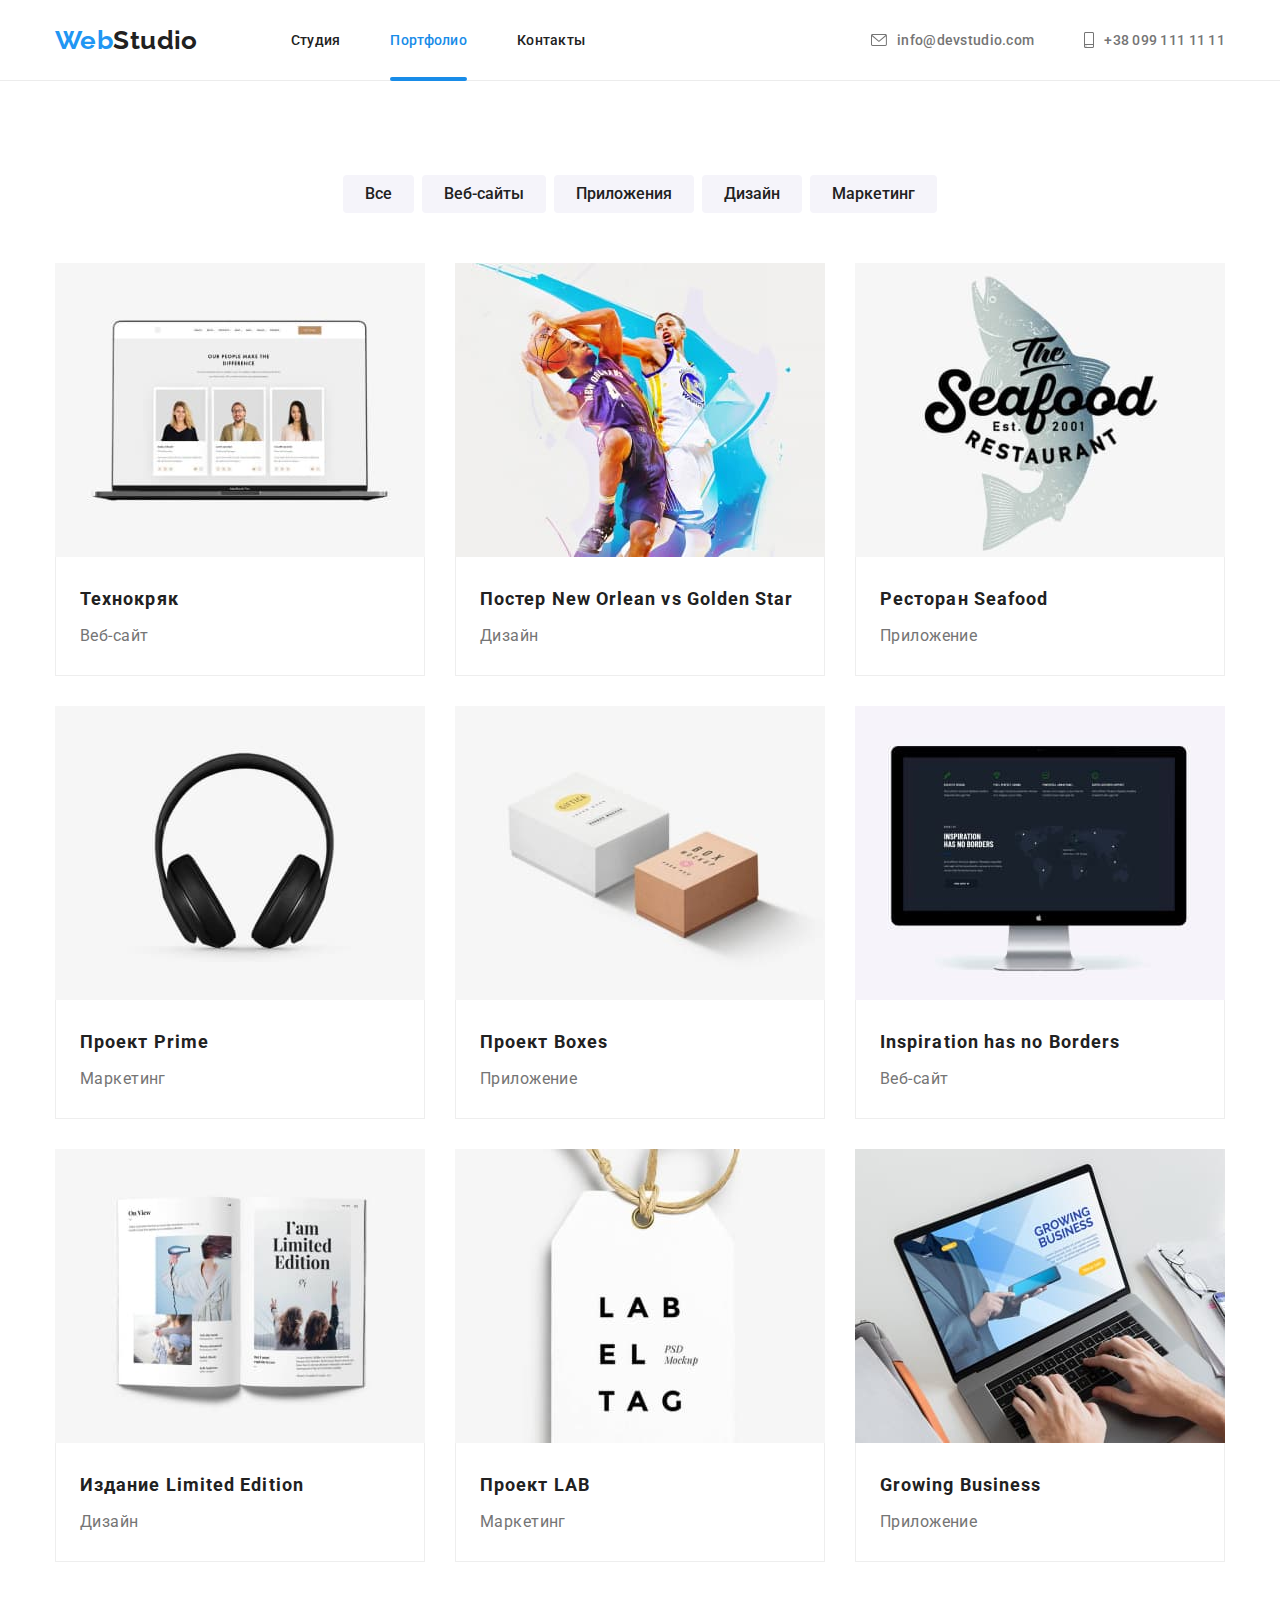
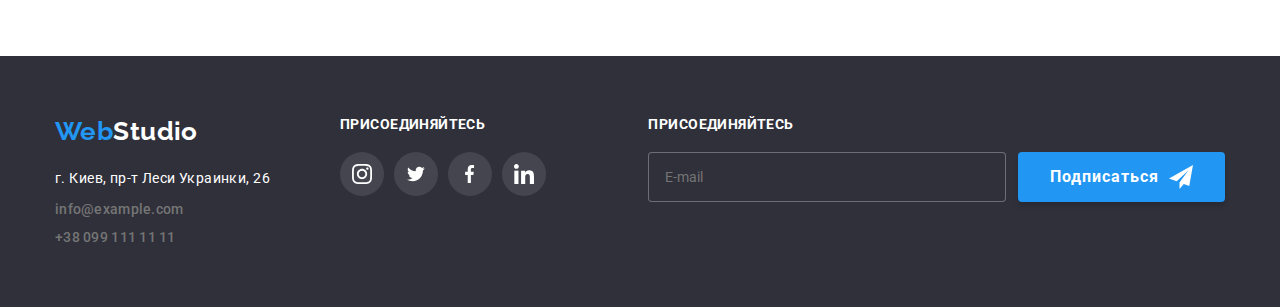
==== portfolio.html @ 1dfcaf84 "test_1" ====
<!DOCTYPE html>
<html lang="ru">
  <head>
    <meta charset="UTF-8" />
    <meta http-equiv="X-UA-Compatible" content="IE=edge" />
    <meta name="viewport" content="width=device-width, initial-scale=1.0" />
    <link rel="preconnect" href="https://fonts.googleapis.com" />
    <link rel="preconnect" href="https://fonts.gstatic.com" crossorigin />
    <link
      href="https://fonts.googleapis.com/css2?family=Oleo+Script&family=Raleway:wght@700&family=Roboto:wght@400;500;700;900&display=swap"
      rel="stylesheet"
    />
    <title>Web Studio</title>
    <link
      rel="stylesheet"
      href="https://cdnjs.cloudflare.com/ajax/libs/modern-normalize/1.1.0/modern-normalize.min.css"
    />
    <link rel="stylesheet" href="./css/style.css" />
  </head>
  <body>
    <!-- Header -->

    <header class="header">
      <div class="container">
        <div class="header__container">
          <nav class="header__nav">
            <a href="index.html" class="logo"
              >Web<span class="logo--dark">Studio</span></a
            >
            <ul class="header__list">
              <li class="header__item">
                <a href="./index.html" class="header__link">Студия</a>
              </li>
              <li class="header__item">
                <a
                  href="./portfolio.html"
                  class="header__link header__link--current"
                  >Портфолио</a
                >
              </li>
              <li class="header__item">
                <a href="" class="header__link">Контакты</a>
              </li>
            </ul>
          </nav>
          <ul class="contact__list">
            <li class="contact__item">
              <a href="mailto:info@devstudio.com" class="contact__link">
                <svg class="contact__list--mail" width="16px" height="12px">
                  <use href="./images/icons-defs.svg#icon-mail"></use>
                </svg>

                info@devstudio.com</a
              >
            </li>
            <li class="contact__item">
              <a href="tel:+380991111111" class="contact__link">
                <svg
                  class="contact__list--smartphone"
                  width="10px"
                  height="16px"
                >
                  <use href="./images/icons-defs.svg#icon-smartphone"></use>
                </svg>
                +38 099 111 11 11</a
              >
            </li>
          </ul>
        </div>
      </div>
    </header>
    <main>
      <section class="section">
        <div class="container">
          <h1 class="portfolio__tile--hidden">Наши работы</h1>

          <ul class="portfolio-nav">
            <li class="portfolio-nav__item">
              <button class="portfolio-nav__button">Все</button>
            </li>
            <li class="portfolio-nav__item">
              <button class="portfolio-nav__button">Веб-сайты</button>
            </li>
            <li class="portfolio-nav__item">
              <button class="portfolio-nav__button">Приложения</button>
            </li>
            <li class="portfolio-nav__item">
              <button class="portfolio-nav__button">Дизайн</button>
            </li>
            <li class="portfolio-nav__item">
              <button class="portfolio-nav__button">Маркетинг</button>
            </li>
          </ul>

          <ul class="portfolio-list">
            <li class="list__item">
              <a href="" class="list__link">
                <div class="overlay">
                  <div class="overlay__content">
                    <p class="overlay__text">
                      Ресурс предлагает комплексные предложения с разным уровнем
                      функционала и сервисов. Все это позволит посетителю
                      получить исчерпывающие сведения  о компании или частном
                      лице.
                    </p>
                  </div>
                </div>
                <img
                  class=""
                  src="./images/portfolio/techno_kr.jpg"
                  alt="Технокряк"
                  width="370"
                  height="294"
                />

                <div class="list__description">
                  <h2 class="list__company">Технокряк</h2>
                  <p class="list__job">Веб-сайт</p>
                </div>
              </a>
            </li>

            <li class="list__item">
              <a href="" class="list__link">
                <div class="overlay">
                  <div class="overlay__content">
                    <p class="overlay__text">
                      Ресурс предлагает комплексные предложения с разным уровнем
                      функционала и сервисов. Все это позволит посетителю
                      получить исчерпывающие сведения  о компании или частном
                      лице.
                    </p>
                  </div>
                </div>
                <img
                  class=""
                  src="./images/portfolio/new_orlean_vs_golden_star.jpg"
                  alt="New Orlean vs Golden Star"
                />
                <div class="list__description">
                  <h2 class="list__company">
                    Постер New Orlean vs Golden Star
                  </h2>
                  <p class="list__job">Дизайн</p>
                </div>
              </a>
            </li>

            <li class="list__item">
              <a href="" class="list__link">
                <div class="overlay">
                  <div class="overlay__content">
                    <p class="overlay__text">
                      Ресурс предлагает комплексные предложения с разным уровнем
                      функционала и сервисов. Все это позволит посетителю
                      получить исчерпывающие сведения  о компании или частном
                      лице.
                    </p>
                  </div>
                </div>
                <img
                  class=""
                  src="./images/portfolio/seafood.jpg"
                  alt="Seafood"
                  width="370"
                  height="294"
                />
                <div class="list__description">
                  <h2 class="list__company">Ресторан Seafood</h2>
                  <p class="list__job">Приложение</p>
                </div>
              </a>
            </li>
            <li class="list__item">
              <a href="" class="list__link">
                <div class="overlay">
                  <div class="overlay__content">
                    <p class="overlay__text">
                      Ресурс предлагает комплексные предложения с разным уровнем
                      функционала и сервисов. Все это позволит посетителю
                      получить исчерпывающие сведения  о компании или частном
                      лице.
                    </p>
                  </div>
                </div>
                <img
                  class=""
                  src="./images/portfolio/prime.jpg"
                  alt="Prime"
                  width="370"
                  height="294"
                />
                <div class="list__description">
                  <h2 class="list__company">Проект Prime</h2>
                  <p class="list__job">Маркетинг</p>
                </div>
              </a>
            </li>
            <li class="list__item">
              <a href="" class="list__link">
                <div class="overlay">
                  <div class="overlay__content">
                    <p class="overlay__text">
                      Ресурс предлагает комплексные предложения с разным уровнем
                      функционала и сервисов. Все это позволит посетителю
                      получить исчерпывающие сведения  о компании или частном
                      лице.
                    </p>
                  </div>
                </div>
                <img
                  class=""
                  src="./images/portfolio/boxes.jpg"
                  alt="Boxes"
                  width="370"
                  height="294"
                />
                <div class="list__description">
                  <h2 class="list__company">Проект Boxes</h2>
                  <p class="list__job">Приложение</p>
                </div>
              </a>
            </li>
            <li class="list__item">
              <a href="" class="list__link">
                <div class="overlay">
                  <div class="overlay__content">
                    <p class="overlay__text">
                      Ресурс предлагает комплексные предложения с разным уровнем
                      функционала и сервисов. Все это позволит посетителю
                      получить исчерпывающие сведения  о компании или частном
                      лице.
                    </p>
                  </div>
                </div>
                <img
                  class=""
                  src="./images/portfolio/inspiration_has_no_borders.jpg"
                  alt="Inspiration has no Borders"
                  width="370"
                  height="294"
                />
                <div class="list__description">
                  <h2 class="list__company">Inspiration has no Borders</h2>
                  <p class="list__job">Веб-сайт</p>
                </div>
              </a>
            </li>
            <li class="list__item">
              <a href="" class="list__link">
                <div class="overlay">
                  <div class="overlay__content">
                    <p class="overlay__text">
                      Ресурс предлагает комплексные предложения с разным уровнем
                      функционала и сервисов. Все это позволит посетителю
                      получить исчерпывающие сведения  о компании или частном
                      лице.
                    </p>
                  </div>
                </div>
                <img
                  class=""
                  src="./images/portfolio/limited_edition.jpg"
                  alt="Limited Edition"
                  width="370"
                  height="294"
                />
                <div class="list__description">
                  <h2 class="list__company">Издание Limited Edition</h2>
                  <p class="list__job">Дизайн</p>
                </div>
              </a>
            </li>

            <li class="list__item">
              <a href="" class="list__link">
                <div class="overlay">
                  <div class="overlay__content">
                    <p class="overlay__text">
                      Ресурс предлагает комплексные предложения с разным уровнем
                      функционала и сервисов. Все это позволит посетителю
                      получить исчерпывающие сведения  о компании или частном
                      лице.
                    </p>
                  </div>
                </div>
                <img
                  class=""
                  src="./images/portfolio/lab.jpg"
                  alt="LAB"
                  width="370"
                  height="294"
                />
                <div class="list__description">
                  <h2 class="list__company">Проект LAB</h2>
                  <p class="list__job">Маркетинг</p>
                </div>
              </a>
            </li>
            <li class="list__item">
              <a href="" class="list__link">
                <div class="overlay">
                  <div class="overlay__content">
                    <p class="overlay__text">
                      Ресурс предлагает комплексные предложения с разным уровнем
                      функционала и сервисов. Все это позволит посетителю
                      получить исчерпывающие сведения  о компании или частном
                      лице.
                    </p>
                  </div>
                </div>
                <img
                  class=""
                  src="./images/portfolio/growing_business.jpg"
                  alt="Growing Business"
                  width="370"
                  height="294"
                />
                <div class="list__description">
                  <h2 class="list__company">Growing Business</h2>
                  <p class="list__job">Приложение</p>
                </div>
              </a>
            </li>
          </ul>
        </div>
      </section>
    </main>

    <!-- Footer-->

    <footer class="footer">
      <div class="container footer__conatiner">
        <div class="adress">
          <a href="index.html" class="logo"
            >Web<span class="logo--white">Studio</span></a
          >
          <address class="adress__box">
            <ul>
              <li class="adress__item">
                <p class="adress__name">г. Киев, пр-т Леси Украинки, 26</p>
              </li>
              <li class="contact__item footer__contact__item">
                <a href="mailto:info@example.com" class="contact__link"
                  >info@example.com</a
                >
              </li>
              <li class="contact__item footer__contact__item">
                <a href="tel:+380991111111" class="contact__link">
                  +38 099 111 11 11</a
                >
              </li>
            </ul>
          </address>
        </div>

        <div class="social">
          <p class="social__title">присоединяйтесь</p>
          <ul class="social-box">
            <li class="social-box__item">
              <button class="social-box__button social-box__button--dark">
                <svg class="social-box__icon" width="20px" height="20px">
                  <use href="./images/icons-defs.svg#icon-instagram"></use>
                </svg>
              </button>
            </li>
            <li class="social-box__item">
              <button class="social-box__button social-box__button--dark">
                <svg class="social-box__icon" width="20px" height="16px">
                  <use href="./images/icons-defs.svg#icon-twitter"></use>
                </svg>
              </button>
            </li>
            <li class="social-box__item">
              <button class="social-box__button social-box__button--dark">
                <svg class="social-box__icon" width="10px" height="20px">
                  <use href="./images/icons-defs.svg#icon-facebook"></use>
                </svg>
              </button>
            </li>
            <li class="social-box__item">
              <button class="social-box__button social-box__button--dark">
                <svg class="social-box__icon" width="20px" height="20px">
                  <use href="./images/icons-defs.svg#icon-indesign"></use>
                </svg>
              </button>
            </li>
          </ul>
        </div>

        <div class="subscribe">
          <p class="subscribe__title">присоединяйтесь</p>

          <form class="subscribe__field">
            <input
              type="email"
              name="email"
              id="email"
              placeholder="E-mail"
              class="subscribe__input"
            />

            <button class="button footer__button" data-modal-open>
              Подписаться
              <svg width="24px" height="24px" class="subscribe__icon">
                <use href="./images/icons-defs.svg#icon-icon-send"></use>
              </svg>
            </button>
          </form>
        </div>
      </div>
    </footer>
  </body>
</html>
---- css/style.css ----
:root {
  --body-bg-color: #ffffff;
  --body-text-color: #212121;
  --logo-color: #2196f3;
  --active-color: #2196f3;
  --logo-span-color: #212121;
  --header-link-color: #212121;
  --header-link-active-color: #2196f3;
  --header-contact-link-active-color: #2196f3;
  --header-contact-link-color: #757575;
  --header-contact-list-icon-color: #757575;
  --header-link-current-color: #2196f3;
  --hero-bg-color: #2f303a;
  --hero-btn-text-color: #ffffff;
  --hero-btn-bg-color: #2196f3;
  --hero-btn-active-color: #188ce8;
  --hero-main-text-color: #ffffff;
  --dignity-article-text-color: #212121;
  --dignity-description-text-color: #757575;
  --occupation-main-text-color: #212121;
  --team-bg-color: #f5f4fa;
  --team-main-text-color: #212121;
  --team-item-color: #ffffff;
  --team-name-text-color: #212121;
  --team-position-text-color: #757575;
  --team-social-button-color: #afb1b8;
  --team-social-button-bg-color: #ffffff;
  --team-social-button-active-color: #ffffff;
  --portfolio-btn-text-color: #212121;
  --portfolio-btn-bg-color: #f5f4fa;
  --portfolio-btn-active-color: #ffffff;
  --portfolio-btn-bg-active-color: #2196f3;
  --portfolio-work-name-color: #212121;
  --portfolio-description-color: #757575;
  --portfolio-list-item-bg-color: #ffffff;
  --portfolio-list-item-description-border-color: #eeeeee;
  --clients-list-item-button-color: #afb1b8;
  --clients-list-item-button-border-color: #afb1b8;
  --clients-list-item-button-bg-color: #ffffff;
  --clients-list-item-button-active-border-color: #188ce8;
  --footer-bg-color: #2f303a;
  --footer-contact-color: #ffffff;
  --footer-logo-span-color: #ffffff;
  --footer-contact-link-color: rgba(255, 255, 255, 0.6);
  --footer-contact-link-active-color: #2196f3;
  --footer-social-text-color: #ffffff;
  --footer-social-text-button-color: #ffffff;
  --footer-social-button-active-color: #2196f3;
  --timing-function: cubic-bezier(0.4, 0, 0.2, 1);
}

html {
  box-sizing: border-box;
}

body {
  font-family: "Roboto", Tahoma, sans-serif;
  color: var(--body-text-color);
  background-color: var(--body-bg-color);
  font-size: 14px;
  letter-spacing: 0.03em;
}

ul,
ul,
a {
  list-style: none;
  text-decoration: none;
  margin: 0;
  padding: 0;
}
h1,
h2,
h3,
h4,
h5,
h6,
p {
  margin: 0;
  padding: 0;
}

img {
  display: block;
  min-width: 100%;
  height: auto;
}

.link {
  text-decoration: none;
}

.list {
  list-style: none;
}

.active {
  color: var(--active-color);
}

.section {
  padding-top: 94px;
  padding-bottom: 94px;
}

.header {
  border-bottom: 1px solid #ececec;
}

.container {
  width: 1200px;
  margin-right: auto;
  margin-left: auto;
  padding-right: 15px;
  padding-left: 15px;
}

/* Header */

.header__container {
  display: flex;
  align-items: center;
  height: 80px;
}

.logo-box {
  display: flex;
}

.logo {
  font-family: "Raleway", sans-serif;
  font-weight: 700;
  font-size: 26px;
  line-height: 1.19;
  color: var(--logo-color);
}

.logo--dark {
  color: var(--logo-span-color);
}

.logo--white {
  color: var(--footer-logo-span-color);
}

.header__nav {
  display: flex;
}

.header__list {
  display: flex;
  align-items: center;
  margin-left: 93px;
  padding: 0px;
  margin-bottom: 0;
}

.header__item {
  margin-right: 50px;
}
.header__item:last-child {
  margin-right: 0;
}

.contact__list--mail {
  fill: var(--header-contact-list-icon-color);
  margin-right: 10px;

  transition: fill 250ms var(--timing-function);
}

.contact__list--smartphone {
  fill: var(--header-contact-list-icon-color);
  margin-right: 10px;

  transition: fill 250ms var(--timing-function);
}

.header__link {
  position: relative;
  padding-top: 32px;
  padding-bottom: 33px;
  font-weight: 500;
  line-height: 1.33;
  letter-spacing: 0.02em;
  color: var(--header-link-color);
  transition: color 250ms var(--timing-function);
}
.header__link.current {
  color: var(--header-link-current-color);
}

.header__link--current {
  color: #188ce8;
}

.header__link--current::after {
  display: block;
  content: "";
  position: absolute;
  bottom: 0;
  left: 0;
  width: 100%;
  height: 4px;
  background-color: #188ce8;
  border-radius: 2px;
}

.header__link:hover,
.header__link:focus,
.header__link:active {
  color: var(--header-contact-link-active-color);
}

.contact__list {
  display: flex;
  margin-left: auto;
  padding: 0px;
  margin-bottom: 0;
}
.contact__item {
  margin-left: 50px;
  display: flex;
  align-items: center;
  cursor: pointer;
}

.footer__contact__item {
  margin-left: 0;
  margin-bottom: 10px;
}
.footer__contact__item:last-child {
  margin-bottom: 0;
}

.contact__link {
  font-weight: 500;
  line-height: 1.33;
  letter-spacing: 0.02em;
  color: var(--header-contact-link-color);
  display: flex;
  align-items: center;
  font-style: normal;

  transition: color 250ms var(--timing-function);
}

.contact__item:hover .contact__link {
  color: var(--header-contact-link-active-color);
}

.contact__item:hover .contact__list--mail {
  fill: var(--header-contact-link-active-color);
}

.contact__item:hover .contact__list--smartphone {
  fill: var(--header-contact-link-active-color);
}

/* Hero */

.hero__title {
  width: 696px;
  margin: 0 auto;
  margin-bottom: 30px;
  font-weight: 900;
  font-size: 44px;
  line-height: 1.36;
  letter-spacing: 0.06em;
  text-transform: uppercase;
  color: var(--hero-main-text-color);
}

.hero__container {
  max-width: 1600px;
  height: 600px;
  margin-left: auto;
  margin-right: auto;
  background: var(--hero-bg-color);
  padding-top: 200px;
  padding-bottom: 200px;
  text-align: center;
  background-image: linear-gradient(
      to right,
      rgba(47, 48, 58, 0.4),
      rgba(47, 48, 58, 0.4)
    ),
    url("../images/hero_img.jpg");
  background-repeat: no-repeat;
  background-position: center top;
  background-size: cover;
}
.button {
  color: var(--hero-btn-text-color);
  background: var(--hero-btn-bg-color);
  box-shadow: 0px 4px 4px rgba(0, 0, 0, 0.15);
  border-radius: 4px;
  border: none;
  cursor: pointer;
  font-weight: 700;
  font-size: 16px;
  line-height: 1.87;
  letter-spacing: 0.06em;
  padding: 10px 32px;
  min-width: 200px;
  display: flex;
  justify-content: center;
  margin-left: auto;
  margin-right: auto;
  transform: scale(1);
  transition: background-color 250ms var(--timing-function),
    transform 250ms var(--timing-function);
}

.button:hover,
.button:focus {
  background: var(--hero-btn-active-color);
  transform: scale(1.1);
}

/* Dignity */

.dignity__list {
  display: flex;
}

.dignity__item {
  width: 270px;
}

.dignity__icon::before {
  display: block;
  content: "";
  border-radius: 4px;
  height: 120px;
  margin-bottom: 30px;
  background-color: #f5f4fa;

  background-repeat: no-repeat;
  background-position: center;
}

.dignity__details::before {
  background-image: url("../images/antenna.svg");
}

.dignity__punctuality::before {
  background-image: url("../images/clock.svg");
}

.dignity__planning::before {
  background-image: url("../images/diagram.svg");
}

.dignity__technology::before {
  background-image: url("../images/astronaut.svg");
}

.dignity__item:not(:last-child) {
  margin-right: 30px;
}

.dignity__tile--hidden {
  position: absolute;
  width: 1px;
  height: 1px;
  margin: -1px;
  border: 0;
  padding: 0;
  white-space: nowrap;
  clip-path: inset(100%);
  clip: rect(0 0 0 0);
  overflow: hidden;
}

.dignity__name {
  margin-bottom: 10px;
  font-size: 14px;
  font-weight: 700;
  line-height: 1.14;
  text-transform: uppercase;
  color: var(--dignity-article-text-color);
}

.dignity__description {
  line-height: 24px;
  color: var(--dignity-description-text-color);
  margin-bottom: 0;
}

/* Occupation */

.occupation {
  padding-top: 0;
}

.occupation__title {
  text-align: center;
  margin-bottom: 50px;
  font-weight: 700;
  font-size: 36px;
  line-height: 1.16;
  color: var(--occupation-main-text-color);
}

.occupation__list {
  display: flex;
}

.occupation__item {
  position: relative;
}

.occupation__item:not(:last-child) {
  margin-right: 30px;
}

.occupation__description {
  position: absolute;
  bottom: 0;
  text-align: center;
  width: 370px;
  padding-bottom: 27px;
  padding-top: 27px;

  background: rgba(47, 48, 58, 0.8);
  font-weight: 700;
  font-size: 14px;
  line-height: 1.1428571;
  text-align: center;
  letter-spacing: 0.03em;
  text-transform: uppercase;
  color: #ffffff;
}

/* Team */

.team {
  background: var(--team-bg-color);
}

.team__title {
  text-align: center;
  margin-bottom: 50px;
  font-weight: 700;
  font-size: 36px;
  line-height: 1.16;
  color: var(--team-main-text-color);
}

.team__list {
  display: flex;
  justify-content: center;
}

.team__item {
  text-align: center;
  width: 270px;
  background: var(--team-item-color);
  box-shadow: 0px 1px 3px rgba(0, 0, 0, 0.12), 0px 1px 1px rgba(0, 0, 0, 0.14),
    0px 2px 1px rgba(0, 0, 0, 0.2);
  border-radius: 0px 0px 4px 4px;
}

.team__item:not(:last-child) {
  margin-right: 30px;
}

.team__name {
  margin-top: 30px;
  margin-bottom: 10px;
  font-weight: 500;
  font-size: 16px;
  line-height: 1.14;
  color: var(--team-name-text-color);
}

.team__position {
  margin-bottom: 16px;
  font-size: 16px;
  line-height: 1.14;
  color: var(--team-position-text-color);
}

.social {
  margin-left: 70px;
}
.social-box {
  display: flex;
  justify-content: center;
  padding: 0;
  margin: 0;
  list-style: none;
  margin-bottom: 30px;
}

.social__title {
  margin-bottom: 20px;
  font-weight: 700;
  font-size: 14px;
  line-height: 16px;
  letter-spacing: 0.03em;
  text-transform: uppercase;
  color: var(--footer-social-text-color);
}
.social-box__button {
  display: flex;
  justify-content: center;
  align-items: center;
  width: 44px;
  height: 44px;
  padding: 0;
  border: none;
  color: var(--team-social-button-color);
  border-radius: 50%;
  background-color: var(--team-social-button-bg-color);

  transition: background-color 250ms var(--timing-function);
}

.social-box__button--dark {
  color: var(--footer-social-text-button-color);
  border-radius: 50%;
  background-color: rgba(255, 255, 255, 0.1);
}

.social-box__item {
  margin-right: 10px;
}

.social-box__item:last-child {
  margin-right: 0;
}

.social-box__button:hover {
  background-color: #188ce8;
  cursor: pointer;
}

.social-box__button:hover .social-box__icon {
  fill: var(--team-social-button-active-color);
}

.social-box__icon {
  fill: currentColor;

  transition: fill 250ms var(--timing-function);
}

/* Portfolio */
.portfolio__tile--hidden {
  position: absolute;
  width: 1px;
  height: 1px;
  margin: -1px;
  border: 0;
  padding: 0;
  white-space: nowrap;
  clip-path: inset(100%);
  clip: rect(0 0 0 0);
  overflow: hidden;
}
.portfolio-nav {
  display: flex;
  justify-content: center;
  margin-bottom: 50px;
  text-align: center;
}

.portfolio-nav__item {
  margin-right: 8px;
}

.portfolio-nav__item:last-child {
  margin-right: 0;
}

.portfolio-nav__button {
  padding: 6px 22px 6px 22px;
  border-radius: 4px;
  font-weight: 500;
  border: none;
  font-size: 16px;
  line-height: 1.62;
  text-align: center;
  color: var(--portfolio-btn-text-color);
  background-color: var(--portfolio-btn-bg-color);
  cursor: pointer;
  transition: color 250ms var(--timing-function),
    background-color 250ms var(--timing-function);
}

.portfolio-nav__button:hover,
.portfolio-nav__button:focus {
  color: var(--portfolio-btn-active-color);
  background-color: var(--portfolio-btn-bg-active-color);
  box-shadow: 0px 3px 1px rgba(0, 0, 0, 0.1), 0px 1px 2px rgba(0, 0, 0, 0.08),
    0px 2px 2px rgba(0, 0, 0, 0.12);
}

.portfolio-list {
  display: flex;
  flex-wrap: wrap;
}

.list__item:not(:nth-child(3n)) {
  margin-right: 30px;
}

.list__item:not(:nth-last-child(-n + 3)) {
  margin-bottom: 30px;
}

.list__item {
  background-color: var(--portfolio-list-item-bg-color);
}

.list__link {
  position: relative;
}
.overlay {
  width: 100%;
  height: 294px;
  overflow: hidden;
  position: absolute;
  top: 0;
  left: 0;
}

.overlay__content {
  display: flex;
  align-items: center;
  top: 100%;
  left: 0;
  position: absolute;
  padding-right: 24px;
  padding-left: 24px;
  width: 100%;
  height: 294px;
  background-color: rgba(33, 150, 243, 0.9);
  transition: transform 250ms var(--timing-function);
}

.list__link:hover .overlay__content {
  transform: translateY(-100%);
}

.overlay__text {
  font-weight: 400;
  font-size: 18px;
  line-height: 1.555;
  letter-spacing: 0.03em;
  color: #ffffff;
  opacity: 0;
  transition: opacity 250ms var(--timing-function) 150ms;
}

.list__link:hover .overlay__text {
  opacity: 1;
}

.list__link {
  display: block;
  transition: box-shadow 250ms var(--timing-function);
}

.list__link:hover {
  box-shadow: 0px 1px 1px rgba(0, 0, 0, 0.12), 0px 4px 4px rgba(0, 0, 0, 0.06),
    1px 4px 6px rgba(0, 0, 0, 0.16);
}

.list__description {
  padding: 24px;
  border-width: 0 1px 1px 1px;
  border-style: solid;
  border-color: var(--portfolio-list-item-description-border-color);
  border-top: 0;
}

.list__company {
  margin-bottom: 4px;
  font-weight: 700;
  font-size: 18px;
  line-height: 2;
  letter-spacing: 0.06em;
  color: var(--portfolio-work-name-color);
}

.list__job {
  font-size: 16px;
  line-height: 1.87;
  color: var(--portfolio-description-color);
}

/* Clients */

.clients__title {
  font-weight: 700;
  font-size: 36px;
  line-height: 42px;
  text-align: center;
  letter-spacing: 0.03em;
  margin-bottom: 50px;
  color: #212121;
}

.clients__list {
  display: flex;
  justify-content: center;
}

.clients__button {
  display: flex;
  justify-content: center;
  align-items: center;
  width: 170px;
  height: 92px;
  padding: 0;
  border: none;
  color: var(--clients-list-item-button-color);
  border: 1px solid var(--clients-list-item-button-border-color);
  border-radius: 4px;
  background-color: var(--clients-list-item-button-bg-color);

  transition: border 250ms var(--timing-function);
}

.clients__button:hover {
  border: 1px solid var(--clients-list-item-button-active-border-color);
  cursor: pointer;
}

.clients__button:hover .clients__icon {
  fill: #188ce8;
}

.clients__icon {
  fill: currentColor;

  transition: fill 250ms var(--timing-function);
}

.clients__item {
  margin-right: 30px;
}
.clients__item:last-child {
  margin-right: 0;
}

/* Footer */

.footer {
  background-color: var(--footer-bg-color);
  padding-top: 60px;
  padding-bottom: 60px;
}

.footer__conatiner {
  display: flex;
}
.adress__box {
  margin-top: 20px;
}

.adress__item {
  margin-bottom: 9px;
}

.adress__name {
  margin-bottom: 0;
  font-style: normal;
  line-height: 1.71;
  color: var(--footer-contact-color);
}

.subscribe {
  margin-left: auto;
}

.subscribe__title {
  margin-bottom: 20px;
  font-weight: 700;
  font-size: 14px;
  line-height: 16px;
  letter-spacing: 0.03em;
  text-transform: uppercase;
  color: var(--footer-social-text-color);
}

.subscribe__field {
  display: flex;
  align-items: center;
}

.subscribe__input {
  margin: 0;
  padding: 15px 16px;
  width: 358px;
  height: 50px;
  color: rgba(255, 255, 255, 0.6);
  background-color: var(--footer-bg-color);
  border-radius: 4px;
  border: 1px solid rgba(255, 255, 255, 0.3);
  outline: none;
  transition: border-color 250ms var(--timing-function);
}

.subscribe__input:hover,
.subscribe__input:focus {
  border: 1px solid #188ce8;
}

.footer__button {
  display: flex;
  align-items: center;
  margin-left: 12px;
  transition: background-color 250ms var(--timing-function);
}

.footer__button:hover,
.footer__button:focus {
  transform: scale(1);
}

.subscribe__icon {
  margin-left: 10px;
}

/* Modal */

.backdrop {
  position: fixed;
  top: 0;
  left: 0;
  width: 100%;
  height: 100%;
  background-color: rgba(0, 0, 0, 0.2);

  opacity: 1;
  transition: opacity 350ms cubic-bezier(0.4, 0, 0.2, 1);
}

.backdrop--hidden {
  opacity: 0;
  pointer-events: none;
}

.backdrop--hidden .modal {
  transform: translate(-50%, -50%) scale(0.9);
}

.modal {
  position: absolute;
  top: 50%;
  left: 50%;
  transform: translate(-50%, -50%) scale(1);
  transition: transform 350ms cubic-bezier(0.4, 0, 0.2, 1);
  min-width: 528px;
  min-height: 581px;
  padding: 40px;
  background-color: #ffffff;
  border-radius: 4px;
}

.close__button {
  display: flex;
  justify-content: center;
  align-items: center;
  position: absolute;
  top: 8px;
  right: 8px;

  width: 30px;
  height: 30px;
  border: none;

  background-color: white;
  border-radius: 15px;
  border: 1px solid rgba(0, 0, 0, 0.1);
  cursor: pointer;
  transition: fill 250ms cubic-bezier(0.4, 0, 0.2, 1),
    background-color 250ms cubic-bezier(0.4, 0, 0.2, 1),
    border 250ms cubic-bezier(0.4, 0, 0.2, 1);
}

.close__button:hover {
  fill: #ffffff;
  background-color: #2196f3;
  border: 1px solid rgba(0, 0, 0, 0);
}

.modal__title {
  margin-bottom: 12px;
  font-weight: 700;
  font-size: 20px;
  line-height: 23px;
  text-align: center;
  letter-spacing: 0.03em;
  color: #212121;
}

.modal__field {
  position: relative;
  margin-bottom: 10px;
  width: 100%;
}

.modal__icon {
  position: absolute;
  width: 18px;
  height: 18px;
  top: 50%;
  left: 12px;
  z-index: 2;
  transition: fill 250ms var(--timing-function);
}
.modal__field--margin {
  margin-bottom: 20px;
}

.modal__lable {
  margin-bottom: 4px;
  display: inline-block;
  font-weight: 400;
  font-size: 12px;
  line-height: 1.16;
  letter-spacing: 0.01em;
  color: #757575;
}

.modal__input {
  width: 100%;
  height: 40px;
  position: absolute;
  left: 1px;
  border: 1px solid rgba(33, 33, 33, 0.2);
  border-radius: 4px;
  padding-left: 42px;
  background: transparent;
  z-index: 1;
  outline: none;
  transition: border 250ms var(--timing-function);
}
.modal__input:hover,
.modal__input:focus {
  border: 1px solid #2196f3;
}

.modal__box {
  width: 100%;
  height: 40px;
  padding-left: 42px;
  border-radius: 4px;
}

.modal__box:focus-within .modal__icon {
  fill: #2196f3;
}

.modal__input:hover + .modal__icon {
  fill: #2196f3;
}

.modal__textarea::placeholder {
  font-weight: 400;
  font-size: 14px;
  line-height: 1.14;
  letter-spacing: 0.01em;
  color: rgba(117, 117, 117, 0.5);
}

.modal__textarea {
  width: 100%;
  height: 120px;
  resize: none;
  border: 1px solid rgba(33, 33, 33, 0.2);
  border-radius: 4px;
  padding: 12px 16px;
  transition: border 250ms var(--timing-function);
}

.modal__textarea:hover,
.modal__textarea:focus {
  border: 1px solid #2196f3;
  cursor: text;
  outline: none;
}

.agreement {
  display: flex;
  align-items: center;
  margin-bottom: 30px;
  justify-content: center;
  font-weight: 400;
  font-size: 14px;
  line-height: 24px;
  letter-spacing: 0.03em;
  color: #757575;
}

.agreemen__label {
  display: flex;
  align-items: center;
  font-weight: 400;
  font-size: 14px;
  line-height: 1.71;
  letter-spacing: 0.03em;
  color: #757575;
}
.agreement__input {
  appearance: none;
}

.agreement__input {
  width: 16px;
  height: 15px;
  margin-right: 8px;
  border: 2px solid #212121;
  border-radius: 2px;
  transition: background-color 250ms var(--timing-function),
    border 250ms var(--timing-function);
}

.agreement__input:checked {
  width: 16px;
  height: 15px;
  border: 2px solid #2196f3;
  background-color: #2196f3;
  border-radius: 2px;
}

.agreement__icon {
  position: absolute;
  width: 16px;
  height: 15px;
  fill: none;
  stroke: none;
  box-sizing: content-box;
  cursor: pointer;
}

.agreement__input:checked + .agreement__icon {
  stroke-width: 1px;
  stroke: #ffffff;
  fill: #ffffff;
}

.agreement a {
  font-weight: 400;
  font-size: 14px;
  line-height: 1.71;
  letter-spacing: 0.03em;
  color: #757575;
  text-decoration-line: underline;
  color: #2196f3;
}

.modal-wrap {
  position: relative;
  display: flex;
  flex-direction: column;
}
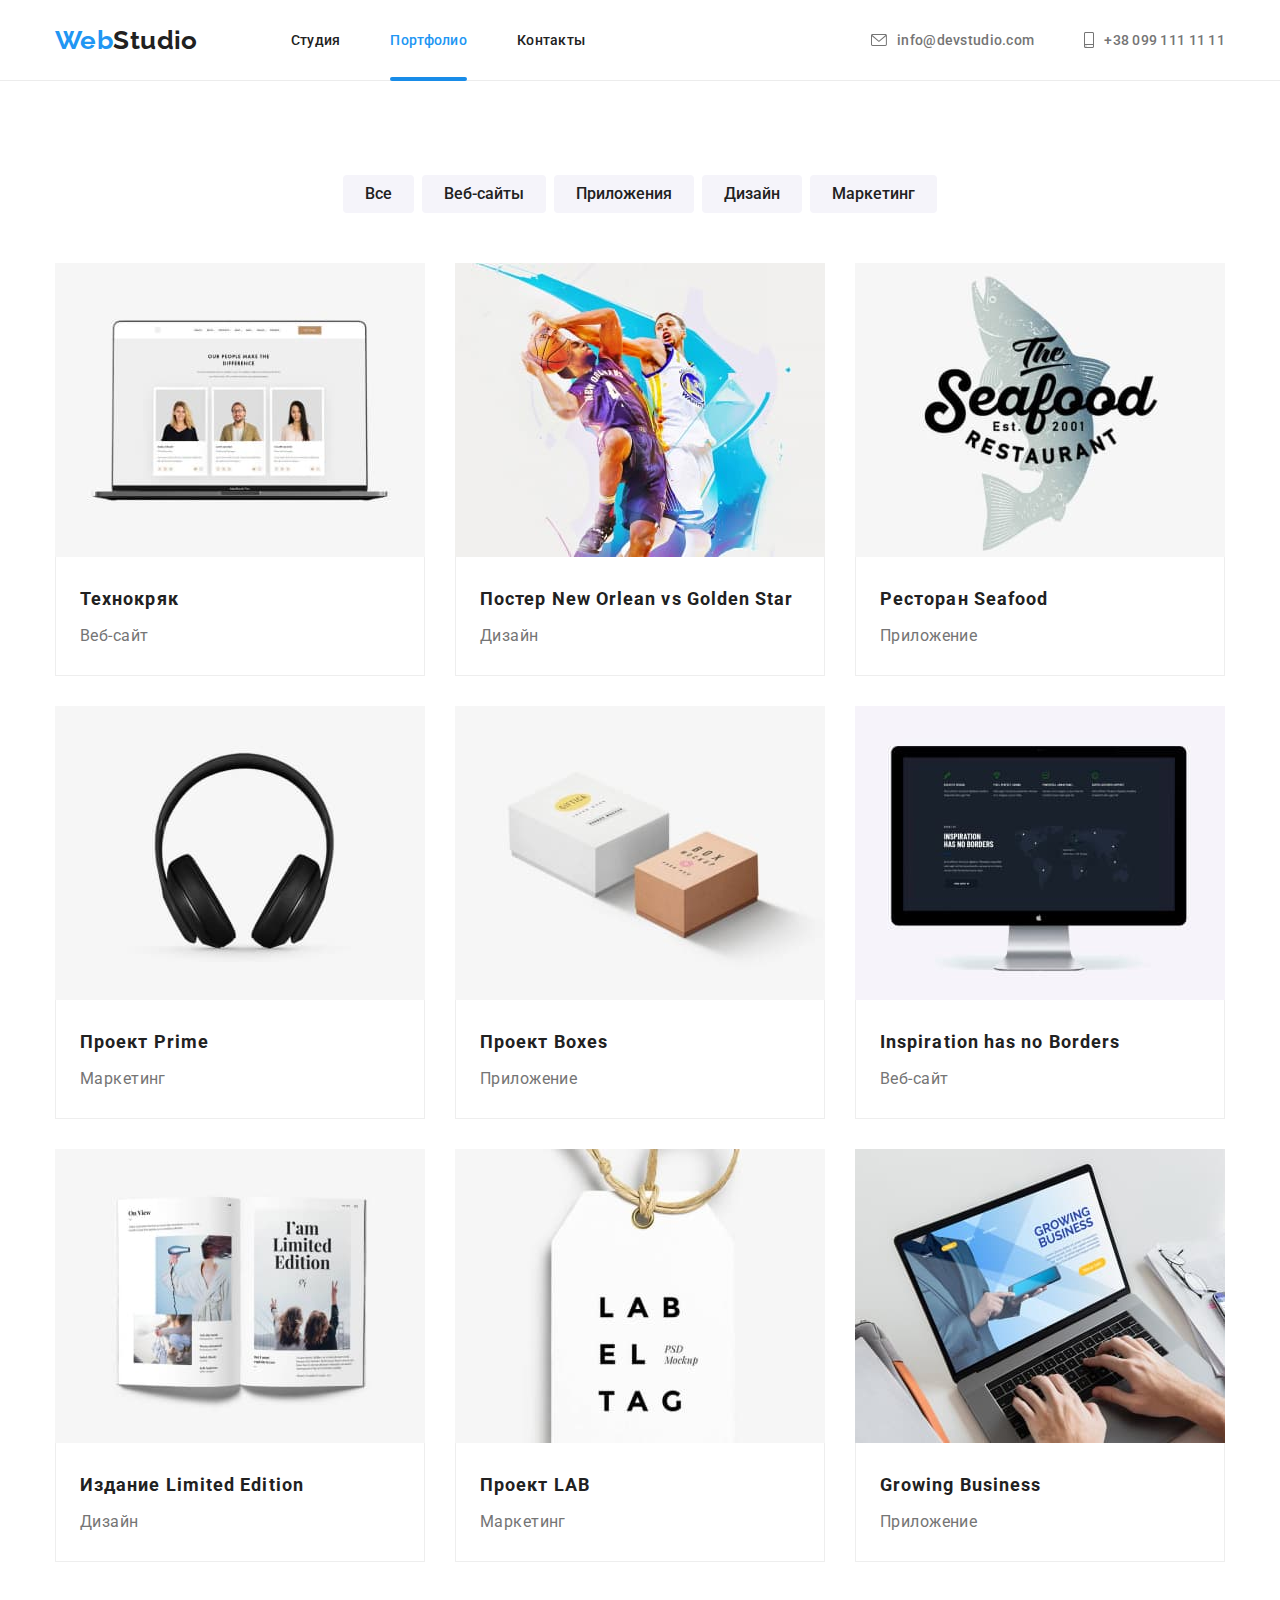
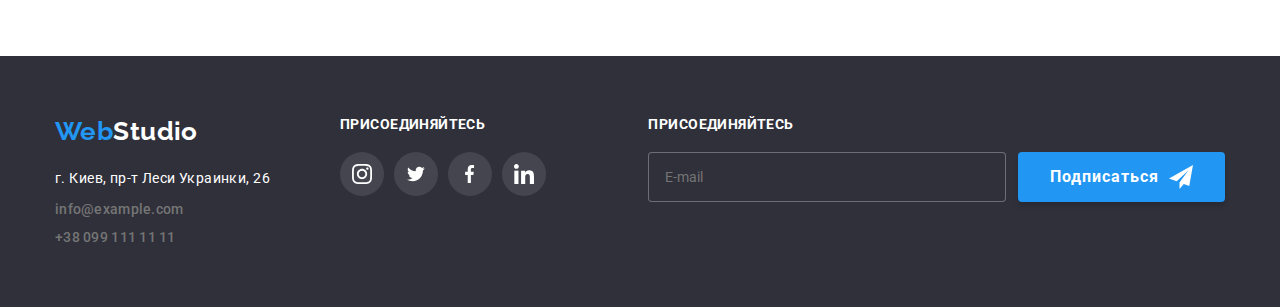
==== commit 91cc5e91: "wqw" ====
--- a/portfolio.html
+++ b/portfolio.html
@@ -15,7 +15,7 @@
       rel="stylesheet"
       href="https://cdnjs.cloudflare.com/ajax/libs/modern-normalize/1.1.0/modern-normalize.min.css"
     />
-    <link rel="stylesheet" href="./css/style.css" />
+    <link rel="stylesheet" href="./css/main.min.css" />
   </head>
   <body>
     <!-- Header -->
--- a/css/main.min.css
+++ b/css/main.min.css
@@ -0,0 +1,2 @@
+:root{--body-bg-color: #ffffff;--body-text-color: #212121;--logo-color: #2196f3;--active-color: #2196f3;--logo-dark-color: #212121;--logo-white-color: #ffffff;--header-link-color: #212121;--header-link-active-color: #2196f3;--header-contact-link-active-color: #2196f3;--header-contact-link-color: #757575;--header-contact-list-icon-color: #757575;--header-link-current-color: #2196f3;--hero-bg-color: #2f303a;--hero-btn-text-color: #ffffff;--hero-btn-bg-color: #2196f3;--hero-btn-active-color: #188ce8;--hero-main-text-color: #ffffff;--dignity-article-text-color: #212121;--dignity-description-text-color: #757575;--occupation-main-text-color: #212121;--team-bg-color: #f5f4fa;--team-main-text-color: #212121;--team-item-color: #ffffff;--team-name-text-color: #212121;--team-position-text-color: #757575;--team-social-button-color: #afb1b8;--team-social-button-bg-color: #ffffff;--team-social-button-active-color: #ffffff;--portfolio-btn-text-color: #212121;--portfolio-btn-bg-color: #f5f4fa;--portfolio-btn-active-color: #ffffff;--portfolio-btn-bg-active-color: #2196f3;--portfolio-work-name-color: #212121;--portfolio-description-color: #757575;--portfolio-list-item-bg-color: #ffffff;--portfolio-list-item-description-border-color: #eeeeee;--clients-list-item-button-color: #afb1b8;--clients-list-item-button-border-color: #afb1b8;--clients-list-item-button-bg-color: #ffffff;--clients-list-item-button-active-border-color: #188ce8;--footer-bg-color: #2f303a;--footer-contact-color: #ffffff;--footer-contact-link-color: rgba(255, 255, 255, 0.6);--footer-contact-link-active-color: #2196f3;--footer-social-text-color: #ffffff;--footer-social-text-button-color: #ffffff;--footer-social-button-active-color: #2196f3;--timing-function: cubic-bezier(0.4, 0, 0.2, 1)}html{-webkit-box-sizing:border-box;box-sizing:border-box}body{font-family:"Roboto", Tahoma, sans-serif;color:var(--body-text-color);background-color:var(--body-bg-color);font-size:14px;letter-spacing:0.03em}ul,ul,a{list-style:none;text-decoration:none;margin:0;padding:0}h1,h2,h3,h4,h5,h6,p{margin:0;padding:0}img{display:block;min-width:100%;height:auto}.link{text-decoration:none}.list{list-style:none}.active{color:var(--active-color)}.section{padding-top:94px;padding-bottom:94px}.container{width:1200px;margin-right:auto;margin-left:auto;padding-right:15px;padding-left:15px}.header{border-bottom:1px solid #ececec}.header__container{display:-webkit-box;display:-ms-flexbox;display:flex;-webkit-box-align:center;-ms-flex-align:center;align-items:center;height:80px}.header__nav{display:-webkit-box;display:-ms-flexbox;display:flex}.header__list{display:-webkit-box;display:-ms-flexbox;display:flex;-webkit-box-align:center;-ms-flex-align:center;align-items:center;margin-left:93px;padding:0px;margin-bottom:0}.header__item{margin-right:50px}.header__item:last-child{margin-right:0}.header__link{position:relative;padding-top:32px;padding-bottom:33px;font-weight:500;line-height:1.33;letter-spacing:0.02em;color:var(--header-link-color);-webkit-transition:color 250ms var(--timing-function);transition:color 250ms var(--timing-function)}.header__link--current{color:var(--header-link-current-color)}.header__link--current::after{display:block;content:"";position:absolute;bottom:0;left:0;width:100%;height:4px;background-color:#188ce8;border-radius:2px}.header__link:hover,.header__link:focus,.header__link:active{color:var(--header-contact-link-active-color)}.logo-box{display:-webkit-box;display:-ms-flexbox;display:flex}.logo{font-family:"Raleway", sans-serif;font-weight:700;font-size:26px;line-height:1.19;color:var(--logo-color)}.logo--dark{color:var(--logo-dark-color)}.logo--white{color:var(--logo-white-color)}.contact__list--mail{fill:var(--header-contact-list-icon-color);margin-right:10px;-webkit-transition:fill 250ms var(--timing-function);transition:fill 250ms var(--timing-function)}.contact__list--smartphone{fill:var(--header-contact-list-icon-color);margin-right:10px;-webkit-transition:fill 250ms var(--timing-function);transition:fill 250ms var(--timing-function)}.contact__list{display:-webkit-box;display:-ms-flexbox;display:flex;margin-left:auto;padding:0px;margin-bottom:0}.contact__item{margin-left:50px;display:-webkit-box;display:-ms-flexbox;display:flex;-webkit-box-align:center;-ms-flex-align:center;align-items:center;cursor:pointer}.footer__contact__item{margin-left:0;margin-bottom:10px}.footer__contact__item:last-child{margin-bottom:0}.contact__link{font-weight:500;line-height:1.33;letter-spacing:0.02em;color:var(--header-contact-link-color);display:-webkit-box;display:-ms-flexbox;display:flex;-webkit-box-align:center;-ms-flex-align:center;align-items:center;font-style:normal;-webkit-transition:color 250ms var(--timing-function);transition:color 250ms var(--timing-function)}.contact__item:hover .contact__link{color:var(--header-contact-link-active-color)}.contact__item:hover .contact__list--mail{fill:var(--header-contact-link-active-color)}.contact__item:hover .contact__list--smartphone{fill:var(--header-contact-link-active-color)}.hero__title{width:696px;margin:0 auto;margin-bottom:30px;font-weight:900;font-size:44px;line-height:1.36;letter-spacing:0.06em;text-transform:uppercase;color:var(--hero-main-text-color)}.hero__container{max-width:1600px;height:600px;margin-left:auto;margin-right:auto;background:var(--hero-bg-color);padding-top:200px;padding-bottom:200px;text-align:center;background-image:-webkit-gradient(linear, left top, right top, from(rgba(47,48,58,0.4)), to(rgba(47,48,58,0.4))),url("../images/hero_img.jpg");background-image:linear-gradient(to right, rgba(47,48,58,0.4), rgba(47,48,58,0.4)),url("../images/hero_img.jpg");background-repeat:no-repeat;background-position:center top;background-size:cover}.button{color:var(--hero-btn-text-color);background:var(--hero-btn-bg-color);-webkit-box-shadow:0px 4px 4px rgba(0,0,0,0.15);box-shadow:0px 4px 4px rgba(0,0,0,0.15);border-radius:4px;border:none;cursor:pointer;font-weight:700;font-size:16px;line-height:1.87;letter-spacing:0.06em;padding:10px 32px;min-width:200px;display:-webkit-box;display:-ms-flexbox;display:flex;-webkit-box-pack:center;-ms-flex-pack:center;justify-content:center;margin-left:auto;margin-right:auto;-webkit-transform:scale(1);transform:scale(1);-webkit-transition:background-color 250ms var(--timing-function),-webkit-transform 250ms var(--timing-function);transition:background-color 250ms var(--timing-function),-webkit-transform 250ms var(--timing-function);transition:background-color 250ms var(--timing-function),transform 250ms var(--timing-function);transition:background-color 250ms var(--timing-function),transform 250ms var(--timing-function),-webkit-transform 250ms var(--timing-function)}.button:hover,.button:focus{background:var(--hero-btn-active-color);-webkit-transform:scale(1.1);transform:scale(1.1)}.dignity__list{display:-webkit-box;display:-ms-flexbox;display:flex}.dignity__item{width:270px}.dignity__icon::before{display:block;content:"";border-radius:4px;height:120px;margin-bottom:30px;background-color:#f5f4fa;background-repeat:no-repeat;background-position:center}.dignity__details::before{background-image:url("../images/antenna.svg")}.dignity__punctuality::before{background-image:url("../images/clock.svg")}.dignity__planning::before{background-image:url("../images/diagram.svg")}.dignity__technology::before{background-image:url("../images/astronaut.svg")}.dignity__item:not(:last-child){margin-right:30px}.dignity__tile--hidden{position:absolute;width:1px;height:1px;margin:-1px;border:0;padding:0;white-space:nowrap;-webkit-clip-path:inset(100%);clip-path:inset(100%);clip:rect(0 0 0 0);overflow:hidden}.dignity__name{margin-bottom:10px;font-size:14px;font-weight:700;line-height:1.14;text-transform:uppercase;color:var(--dignity-article-text-color)}.dignity__description{line-height:24px;color:var(--dignity-description-text-color);margin-bottom:0}.occupation{padding-top:0}.occupation__title{text-align:center;margin-bottom:50px;font-weight:700;font-size:36px;line-height:1.16;color:var(--occupation-main-text-color)}.occupation__list{display:-webkit-box;display:-ms-flexbox;display:flex}.occupation__item{position:relative}.occupation__item:not(:last-child){margin-right:30px}.occupation__description{position:absolute;bottom:0;text-align:center;width:370px;padding-bottom:27px;padding-top:27px;background:rgba(47,48,58,0.8);font-weight:700;font-size:14px;line-height:1.1428571;text-align:center;letter-spacing:0.03em;text-transform:uppercase;color:#ffffff}.team{background:var(--team-bg-color)}.team__title{text-align:center;margin-bottom:50px;font-weight:700;font-size:36px;line-height:1.16;color:var(--team-main-text-color)}.team__list{display:-webkit-box;display:-ms-flexbox;display:flex;-webkit-box-pack:center;-ms-flex-pack:center;justify-content:center}.team__item{text-align:center;width:270px;background:var(--team-item-color);-webkit-box-shadow:0px 1px 3px rgba(0,0,0,0.12),0px 1px 1px rgba(0,0,0,0.14),0px 2px 1px rgba(0,0,0,0.2);box-shadow:0px 1px 3px rgba(0,0,0,0.12),0px 1px 1px rgba(0,0,0,0.14),0px 2px 1px rgba(0,0,0,0.2);border-radius:0px 0px 4px 4px}.team__item:not(:last-child){margin-right:30px}.team__name{margin-top:30px;margin-bottom:10px;font-weight:500;font-size:16px;line-height:1.14;color:var(--team-name-text-color)}.team__position{margin-bottom:16px;font-size:16px;line-height:1.14;color:var(--team-position-text-color)}.social{margin-left:70px}.social-box{display:-webkit-box;display:-ms-flexbox;display:flex;-webkit-box-pack:center;-ms-flex-pack:center;justify-content:center;padding:0;margin:0;list-style:none;margin-bottom:30px}.social__title{margin-bottom:20px;font-weight:700;font-size:14px;line-height:16px;letter-spacing:0.03em;text-transform:uppercase;color:var(--footer-social-text-color)}.social-box__button{display:-webkit-box;display:-ms-flexbox;display:flex;-webkit-box-pack:center;-ms-flex-pack:center;justify-content:center;-webkit-box-align:center;-ms-flex-align:center;align-items:center;width:44px;height:44px;padding:0;border:none;color:var(--team-social-button-color);border-radius:50%;background-color:var(--team-social-button-bg-color);-webkit-transition:background-color 250ms var(--timing-function);transition:background-color 250ms var(--timing-function)}.social-box__button--dark{color:var(--footer-social-text-button-color);border-radius:50%;background-color:rgba(255,255,255,0.1)}.social-box__item{margin-right:10px}.social-box__item:last-child{margin-right:0}.social-box__button:hover{background-color:#188ce8;cursor:pointer}.social-box__button:hover .social-box__icon{fill:var(--team-social-button-active-color)}.social-box__icon{fill:currentColor;-webkit-transition:fill 250ms var(--timing-function);transition:fill 250ms var(--timing-function)}.portfolio__tile--hidden{position:absolute;width:1px;height:1px;margin:-1px;border:0;padding:0;white-space:nowrap;-webkit-clip-path:inset(100%);clip-path:inset(100%);clip:rect(0 0 0 0);overflow:hidden}.portfolio-nav{display:-webkit-box;display:-ms-flexbox;display:flex;-webkit-box-pack:center;-ms-flex-pack:center;justify-content:center;margin-bottom:50px;text-align:center}.portfolio-nav__item{margin-right:8px}.portfolio-nav__item:last-child{margin-right:0}.portfolio-nav__button{padding:6px 22px 6px 22px;border-radius:4px;font-weight:500;border:none;font-size:16px;line-height:1.62;text-align:center;color:var(--portfolio-btn-text-color);background-color:var(--portfolio-btn-bg-color);cursor:pointer;-webkit-transition:color 250ms var(--timing-function),background-color 250ms var(--timing-function);transition:color 250ms var(--timing-function),background-color 250ms var(--timing-function)}.portfolio-nav__button:hover,.portfolio-nav__button:focus{color:var(--portfolio-btn-active-color);background-color:var(--portfolio-btn-bg-active-color);-webkit-box-shadow:0px 3px 1px rgba(0,0,0,0.1),0px 1px 2px rgba(0,0,0,0.08),0px 2px 2px rgba(0,0,0,0.12);box-shadow:0px 3px 1px rgba(0,0,0,0.1),0px 1px 2px rgba(0,0,0,0.08),0px 2px 2px rgba(0,0,0,0.12)}.portfolio-list{display:-webkit-box;display:-ms-flexbox;display:flex;-ms-flex-wrap:wrap;flex-wrap:wrap}.list__item:not(:nth-child(3n)){margin-right:30px}.list__item:not(:nth-last-child(-n+3)){margin-bottom:30px}.list__item{background-color:var(--portfolio-list-item-bg-color)}.list__link{position:relative}.overlay{width:100%;height:294px;overflow:hidden;position:absolute;top:0;left:0}.overlay__content{display:-webkit-box;display:-ms-flexbox;display:flex;-webkit-box-align:center;-ms-flex-align:center;align-items:center;top:100%;left:0;position:absolute;padding-right:24px;padding-left:24px;width:100%;height:294px;background-color:rgba(33,150,243,0.9);-webkit-transition:-webkit-transform 250ms var(--timing-function);transition:-webkit-transform 250ms var(--timing-function);transition:transform 250ms var(--timing-function);transition:transform 250ms var(--timing-function), -webkit-transform 250ms var(--timing-function)}.list__link:hover .overlay__content{-webkit-transform:translateY(-100%);transform:translateY(-100%)}.overlay__text{font-weight:400;font-size:18px;line-height:1.555;letter-spacing:0.03em;color:#ffffff;opacity:0;-webkit-transition:opacity 250ms var(--timing-function) 150ms;transition:opacity 250ms var(--timing-function) 150ms}.list__link:hover .overlay__text{opacity:1}.list__link{display:block;-webkit-transition:-webkit-box-shadow 250ms var(--timing-function);transition:-webkit-box-shadow 250ms var(--timing-function);transition:box-shadow 250ms var(--timing-function);transition:box-shadow 250ms var(--timing-function), -webkit-box-shadow 250ms var(--timing-function)}.list__link:hover{-webkit-box-shadow:0px 1px 1px rgba(0,0,0,0.12),0px 4px 4px rgba(0,0,0,0.06),1px 4px 6px rgba(0,0,0,0.16);box-shadow:0px 1px 1px rgba(0,0,0,0.12),0px 4px 4px rgba(0,0,0,0.06),1px 4px 6px rgba(0,0,0,0.16)}.list__description{padding:24px;border-width:0 1px 1px 1px;border-style:solid;border-color:var(--portfolio-list-item-description-border-color);border-top:0}.list__company{margin-bottom:4px;font-weight:700;font-size:18px;line-height:2;letter-spacing:0.06em;color:var(--portfolio-work-name-color)}.list__job{font-size:16px;line-height:1.87;color:var(--portfolio-description-color)}.clients__title{font-weight:700;font-size:36px;line-height:42px;text-align:center;letter-spacing:0.03em;margin-bottom:50px;color:#212121}.clients__list{display:-webkit-box;display:-ms-flexbox;display:flex;-webkit-box-pack:center;-ms-flex-pack:center;justify-content:center}.clients__button{display:-webkit-box;display:-ms-flexbox;display:flex;-webkit-box-pack:center;-ms-flex-pack:center;justify-content:center;-webkit-box-align:center;-ms-flex-align:center;align-items:center;width:170px;height:92px;padding:0;border:none;color:var(--clients-list-item-button-color);border:1px solid var(--clients-list-item-button-border-color);border-radius:4px;background-color:var(--clients-list-item-button-bg-color);-webkit-transition:border 250ms var(--timing-function);transition:border 250ms var(--timing-function)}.clients__button:hover{border:1px solid var(--clients-list-item-button-active-border-color);cursor:pointer}.clients__button:hover .clients__icon{fill:#188ce8}.clients__icon{fill:currentColor;-webkit-transition:fill 250ms var(--timing-function);transition:fill 250ms var(--timing-function)}.clients__item{margin-right:30px}.clients__item:last-child{margin-right:0}.footer{background-color:var(--footer-bg-color);padding-top:60px;padding-bottom:60px}.footer__conatiner{display:-webkit-box;display:-ms-flexbox;display:flex}.adress__box{margin-top:20px}.adress__item{margin-bottom:9px}.adress__name{margin-bottom:0;font-style:normal;line-height:1.71;color:var(--footer-contact-color)}.subscribe{margin-left:auto}.subscribe__title{margin-bottom:20px;font-weight:700;font-size:14px;line-height:16px;letter-spacing:0.03em;text-transform:uppercase;color:var(--footer-social-text-color)}.subscribe__field{display:-webkit-box;display:-ms-flexbox;display:flex;-webkit-box-align:center;-ms-flex-align:center;align-items:center}.subscribe__input{margin:0;padding:15px 16px;width:358px;height:50px;color:rgba(255,255,255,0.6);background-color:var(--footer-bg-color);border-radius:4px;border:1px solid rgba(255,255,255,0.3);outline:none;-webkit-transition:border-color 250ms var(--timing-function);transition:border-color 250ms var(--timing-function)}.subscribe__input:hover,.subscribe__input:focus{border:1px solid #188ce8}.footer__button{display:-webkit-box;display:-ms-flexbox;display:flex;-webkit-box-align:center;-ms-flex-align:center;align-items:center;margin-left:12px;-webkit-transition:background-color 250ms var(--timing-function);transition:background-color 250ms var(--timing-function)}.footer__button:hover,.footer__button:focus{-webkit-transform:scale(1);transform:scale(1)}.subscribe__icon{margin-left:10px}.backdrop{position:fixed;top:0;left:0;width:100%;height:100%;background-color:rgba(0,0,0,0.2);opacity:1;-webkit-transition:opacity 350ms cubic-bezier(0.4, 0, 0.2, 1);transition:opacity 350ms cubic-bezier(0.4, 0, 0.2, 1)}.backdrop--hidden{opacity:0;pointer-events:none}.backdrop--hidden .modal{-webkit-transform:translate(-50%, -50%) scale(0.9);transform:translate(-50%, -50%) scale(0.9)}.modal{position:absolute;top:50%;left:50%;-webkit-transform:translate(-50%, -50%) scale(1);transform:translate(-50%, -50%) scale(1);-webkit-transition:-webkit-transform 350ms cubic-bezier(0.4, 0, 0.2, 1);transition:-webkit-transform 350ms cubic-bezier(0.4, 0, 0.2, 1);transition:transform 350ms cubic-bezier(0.4, 0, 0.2, 1);transition:transform 350ms cubic-bezier(0.4, 0, 0.2, 1), -webkit-transform 350ms cubic-bezier(0.4, 0, 0.2, 1);min-width:528px;min-height:581px;padding:40px;background-color:#ffffff;border-radius:4px}.close__button{display:-webkit-box;display:-ms-flexbox;display:flex;-webkit-box-pack:center;-ms-flex-pack:center;justify-content:center;-webkit-box-align:center;-ms-flex-align:center;align-items:center;position:absolute;top:8px;right:8px;width:30px;height:30px;border:none;background-color:white;border-radius:15px;border:1px solid rgba(0,0,0,0.1);cursor:pointer;-webkit-transition:fill 250ms cubic-bezier(0.4, 0, 0.2, 1),background-color 250ms cubic-bezier(0.4, 0, 0.2, 1),border 250ms cubic-bezier(0.4, 0, 0.2, 1);transition:fill 250ms cubic-bezier(0.4, 0, 0.2, 1),background-color 250ms cubic-bezier(0.4, 0, 0.2, 1),border 250ms cubic-bezier(0.4, 0, 0.2, 1)}.close__button:hover{fill:#ffffff;background-color:#2196f3;border:1px solid rgba(0,0,0,0)}.modal__title{margin-bottom:12px;font-weight:700;font-size:20px;line-height:23px;text-align:center;letter-spacing:0.03em;color:#212121}.modal__field{position:relative;margin-bottom:10px;width:100%}.modal__icon{position:absolute;width:18px;height:18px;top:50%;left:12px;z-index:2;-webkit-transition:fill 250ms var(--timing-function);transition:fill 250ms var(--timing-function)}.modal__field--margin{margin-bottom:20px}.modal__lable{margin-bottom:4px;display:inline-block;font-weight:400;font-size:12px;line-height:1.16;letter-spacing:0.01em;color:#757575}.modal__input{width:100%;height:40px;position:absolute;left:1px;border:1px solid rgba(33,33,33,0.2);border-radius:4px;padding-left:42px;background:transparent;z-index:1;outline:none;-webkit-transition:border 250ms var(--timing-function);transition:border 250ms var(--timing-function)}.modal__input:hover,.modal__input:focus{border:1px solid #2196f3}.modal__box{width:100%;height:40px;padding-left:42px;border-radius:4px}.modal__box:focus-within .modal__icon{fill:#2196f3}.modal__input:hover+.modal__icon{fill:#2196f3}.modal__textarea::-webkit-input-placeholder{font-weight:400;font-size:14px;line-height:1.14;letter-spacing:0.01em;color:rgba(117,117,117,0.5)}.modal__textarea:-ms-input-placeholder{font-weight:400;font-size:14px;line-height:1.14;letter-spacing:0.01em;color:rgba(117,117,117,0.5)}.modal__textarea::-ms-input-placeholder{font-weight:400;font-size:14px;line-height:1.14;letter-spacing:0.01em;color:rgba(117,117,117,0.5)}.modal__textarea::placeholder{font-weight:400;font-size:14px;line-height:1.14;letter-spacing:0.01em;color:rgba(117,117,117,0.5)}.modal__textarea{width:100%;height:120px;resize:none;border:1px solid rgba(33,33,33,0.2);border-radius:4px;padding:12px 16px;-webkit-transition:border 250ms var(--timing-function);transition:border 250ms var(--timing-function)}.modal__textarea:hover,.modal__textarea:focus{border:1px solid #2196f3;cursor:text;outline:none}.agreement{display:-webkit-box;display:-ms-flexbox;display:flex;-webkit-box-align:center;-ms-flex-align:center;align-items:center;margin-bottom:30px;-webkit-box-pack:center;-ms-flex-pack:center;justify-content:center;font-weight:400;font-size:14px;line-height:24px;letter-spacing:0.03em;color:#757575}.agreemen__label{display:-webkit-box;display:-ms-flexbox;display:flex;-webkit-box-align:center;-ms-flex-align:center;align-items:center;font-weight:400;font-size:14px;line-height:1.71;letter-spacing:0.03em;color:#757575}.agreement__input{-webkit-appearance:none;-moz-appearance:none;appearance:none}.agreement__input{width:16px;height:15px;margin-right:8px;border:2px solid #212121;border-radius:2px;-webkit-transition:background-color 250ms var(--timing-function),border 250ms var(--timing-function);transition:background-color 250ms var(--timing-function),border 250ms var(--timing-function)}.agreement__input:checked{width:16px;height:15px;border:2px solid #2196f3;background-color:#2196f3;border-radius:2px}.agreement__icon{position:absolute;width:16px;height:15px;fill:none;stroke:none;-webkit-box-sizing:content-box;box-sizing:content-box;cursor:pointer}.agreement__input:checked+.agreement__icon{stroke-width:1px;stroke:#ffffff;fill:#ffffff}.agreement a{font-weight:400;font-size:14px;line-height:1.71;letter-spacing:0.03em;color:#757575;-webkit-text-decoration-line:underline;text-decoration-line:underline;color:#2196f3}.modal-wrap{position:relative;display:-webkit-box;display:-ms-flexbox;display:flex;-webkit-box-orient:vertical;-webkit-box-direction:normal;-ms-flex-direction:column;flex-direction:column}
+/*# sourceMappingURL=main.min.css.map */